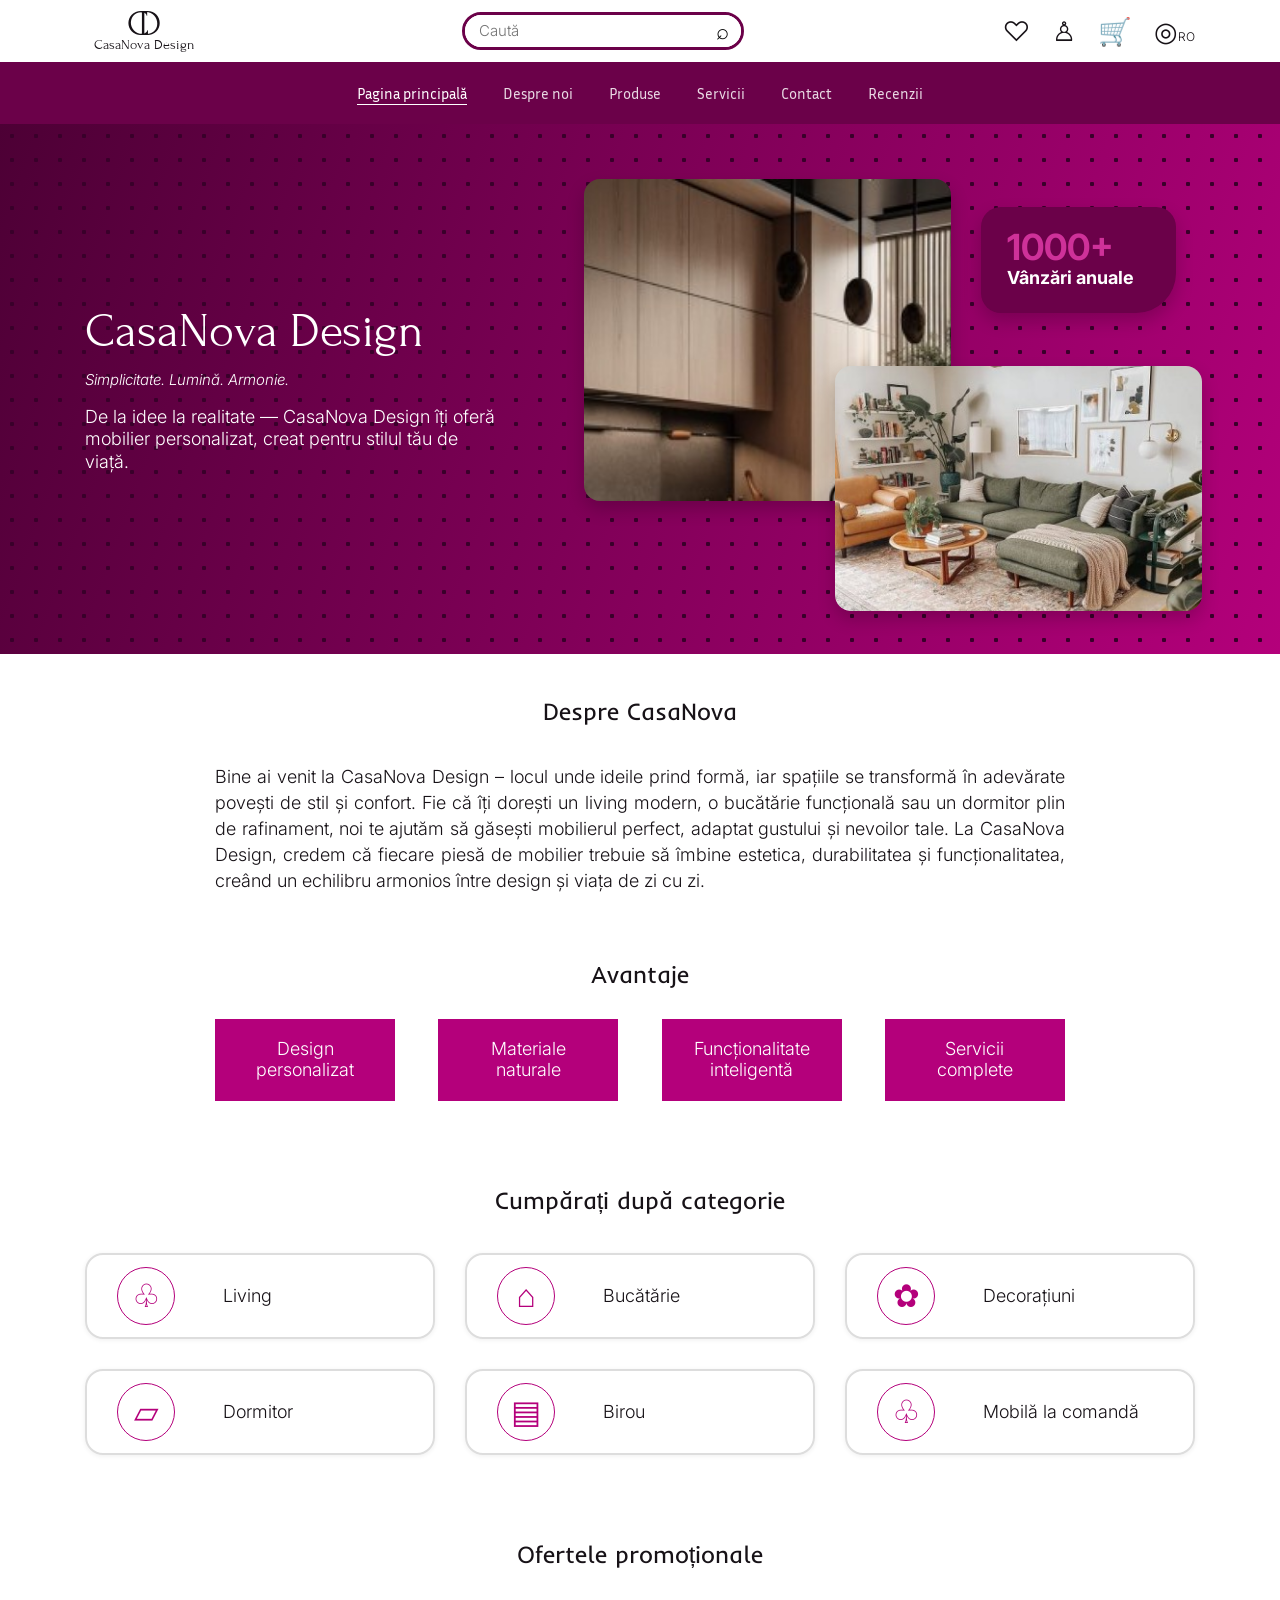
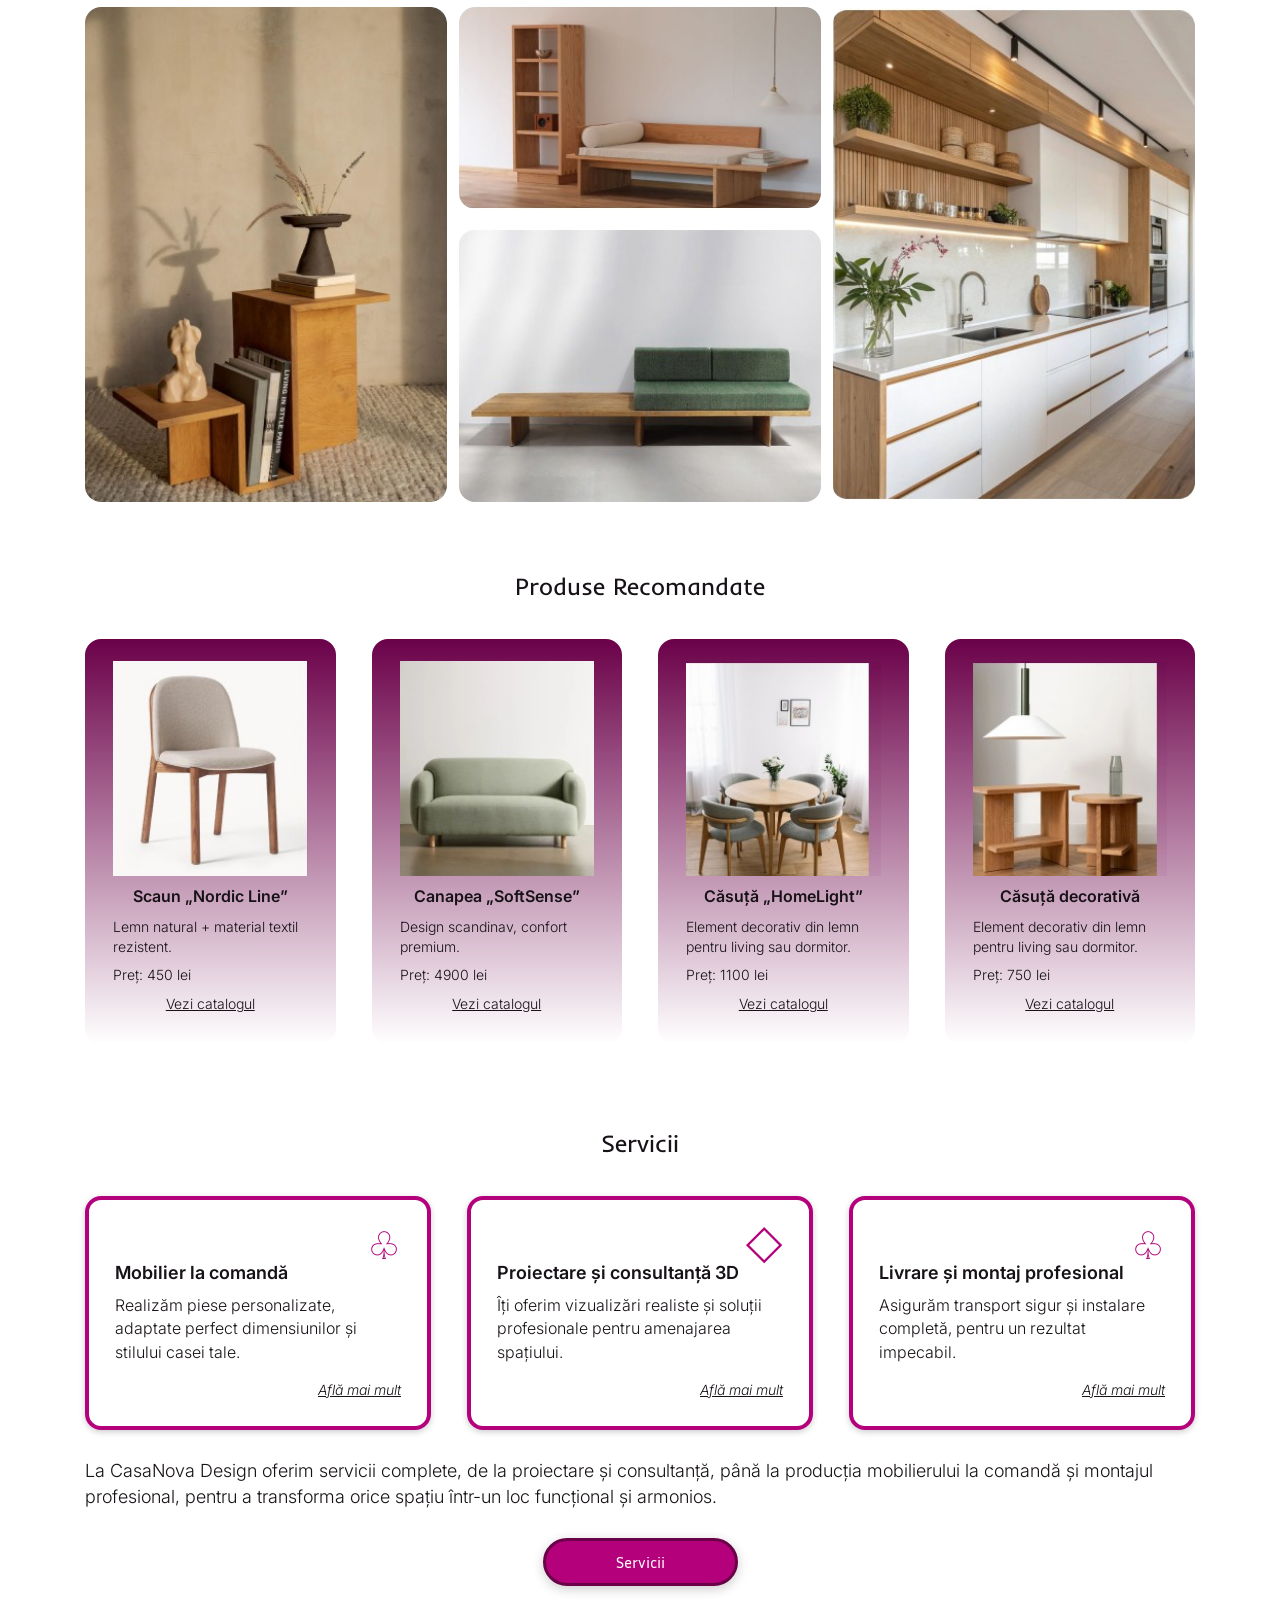
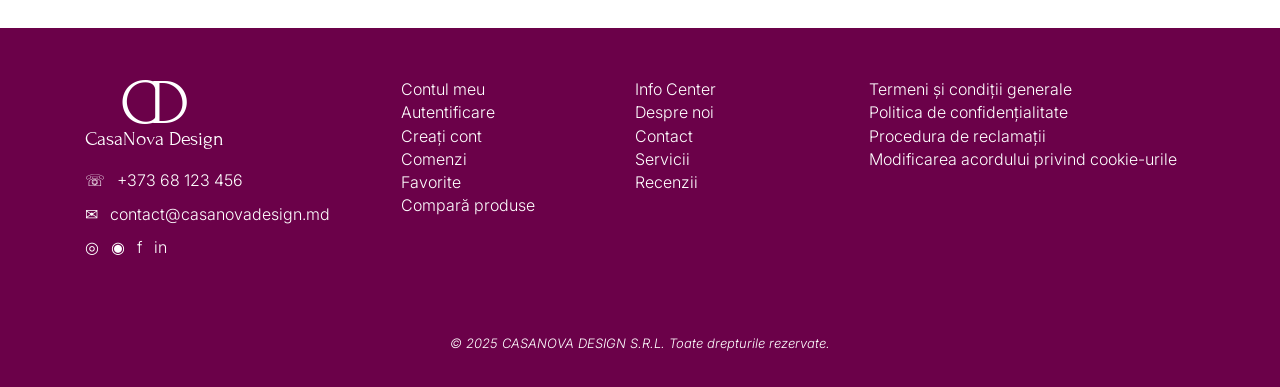
==== index.html @ 2e47cc99 "Build responsive CasaNova storefront prototype Co-authored-by: Copilot <223556219+Copilot@users.nore" ====
<!doctype html>
<html lang="ro">
<head><meta charset="utf-8"><meta name="viewport" content="width=device-width, initial-scale=1"><title>CasaNova Design | Pagina principală</title><link rel="stylesheet" href="style.css"><script src="script.js" defer></script></head>
<body data-page="home">
<header id="site-header"></header>
<main>
  <div id="hero"></div>
  <section class="section narrow center">
    <h2>Despre CasaNova</h2>
    <p>Bine ai venit la CasaNova Design – locul unde ideile prind formă, iar spațiile se transformă în adevărate povești de stil și confort. Fie că îți dorești un living modern, o bucătărie funcțională sau un dormitor plin de rafinament, noi te ajutăm să găsești mobilierul perfect, adaptat gustului și nevoilor tale. La CasaNova Design, credem că fiecare piesă de mobilier trebuie să îmbine estetica, durabilitatea și funcționalitatea, creând un echilibru armonios între design și viața de zi cu zi.</p>
    <h2>Avantaje</h2>
    <div class="advantages"><span>Design<br>personalizat</span><span>Materiale<br>naturale</span><span>Funcționalitate<br>inteligentă</span><span>Servicii<br>complete</span></div>
  </section>
  <section class="section container center"><h2>Cumpărați după categorie</h2><div class="category-grid"><a href="produse.html?category=Living"><span>♧</span>Living</a><a href="produse.html?category=Bucătărie"><span>⌂</span>Bucătărie</a><a href="produse.html?category=Decorațiuni"><span>✿</span>Decorațiuni</a><a href="produse.html"><span>▱</span>Dormitor</a><a href="produse.html"><span>▤</span>Birou</a><a href="servicii.html"><span>♧</span>Mobilă la comandă</a></div></section>
  <section class="section container center"><h2>Ofertele promoționale</h2><div class="offers"><img src="assets/offer-decor.jpg" alt="Decorațiuni din lemn"><div><img src="assets/offer-wood.jpg" alt="Mobilier din lemn"><img src="assets/offer-sofa.jpg" alt="Canapea modernă"></div><img src="assets/offer-kitchen.jpg" alt="Bucătărie modernă"></div></section>
  <section class="section container center"><h2>Produse Recomandate</h2><div class="recommended" id="recommended"></div></section>
  <section class="section container center"><h2>Servicii</h2><div class="service-cards"><article><div class="card-icon">♧</div><h3>Mobilier la comandă</h3><p>Realizăm piese personalizate, adaptate perfect dimensiunilor și stilului casei tale.</p><a href="servicii.html#mobilier">Află mai mult</a></article><article><div class="card-icon">◇</div><h3>Proiectare și consultanță 3D</h3><p>Îți oferim vizualizări realiste și soluții profesionale pentru amenajarea spațiului.</p><a href="servicii.html#proiectare">Află mai mult</a></article><article><div class="card-icon">♧</div><h3>Livrare și montaj profesional</h3><p>Asigurăm transport sigur și instalare completă, pentru un rezultat impecabil.</p><a href="servicii.html#livrare">Află mai mult</a></article></div><p class="left">La CasaNova Design oferim servicii complete, de la proiectare și consultanță, până la producția mobilierului la comandă și montajul profesional, pentru a transforma orice spațiu într-un loc funcțional și armonios.</p><a class="button" href="servicii.html">Servicii</a></section>
</main><footer id="site-footer"></footer></body></html>
---- style.css ----
@import url('https://fonts.googleapis.com/css2?family=Forum&family=Inder&family=Inria+Sans:wght@400;700&family=Inter:wght@300;400;600;700&display=swap');

:root{--plum:#6b0149;--pink:#b4007b;--pale:#f1e7ed;--ink:#171217}
*{box-sizing:border-box}
html{scroll-behavior:smooth}
body{margin:0;color:var(--ink);font:300 18px/1.45 Inter,Arial,sans-serif;background:#fff}
img{display:block;max-width:100%}
a{color:inherit}
button,input,select,textarea{font:inherit}
button{cursor:pointer}
h1,h2,h3,p{margin-top:0}
h1{font:400 48px/1.1 Forum,Georgia,serif}
h2{font:400 24px/1.25 Inder,Arial,sans-serif}
h3{font:600 18px/1.3 Inter,Arial,sans-serif}
ul{padding-left:1.3em;line-height:1.9}
.container{width:min(1110px,calc(100% - 48px));margin-inline:auto}
.narrow{max-width:850px;width:calc(100% - 48px);margin-inline:auto}
.center{text-align:center}.left{text-align:left}
.section{padding:42px 0}
.section>h2:first-child,.section>.center:first-child{margin-bottom:38px}
.section p{line-height:1.45}
.section.narrow>p{text-align:justify}
.section.narrow>h2:not(:first-child){margin-top:65px}
.button{display:inline-flex;align-items:center;justify-content:center;min-width:195px;min-height:48px;padding:10px 24px;border:3px solid var(--plum);border-radius:28px;background:var(--pink);color:#fff;text-decoration:none;font:400 16px Inria Sans,Arial,sans-serif;box-shadow:0 3px 12px #0003}
.button:hover{background:#cc6bb0}.button:active{background:#fa70d0}.button:focus-visible,a:focus-visible,button:focus-visible,input:focus-visible,select:focus-visible,textarea:focus-visible{outline:3px solid #ec83c8;outline-offset:3px}
.topbar{height:62px;display:flex;align-items:center;justify-content:space-between;gap:24px}
.brand{display:inline-flex;flex-direction:column;align-items:center;text-decoration:none;font:400 14px/1 Forum,Georgia,serif;min-width:118px}
.brand-mark{font:36px/.8 Forum,Georgia,serif;letter-spacing:-10px;padding-right:10px}
.search{display:flex;width:282px;max-width:40%;height:38px;border:3px solid var(--plum);border-radius:25px;overflow:hidden}
.search input{width:100%;min-width:0;border:0;padding:4px 14px;outline:0;font-size:15px}
.search button{border:0;background:#fff;padding:0 12px;font-size:22px;line-height:1}
.header-icons{display:flex;align-items:center;gap:22px}
.header-icons a,.header-icons span{font-size:27px;text-decoration:none;line-height:1}
.header-icons small{font-size:12px}
.nav{background:var(--plum);color:white}
.nav-inner{display:flex;align-items:center;justify-content:center;gap:36px;min-height:62px}
.nav a{text-decoration:none;font:400 15px Inria Sans,Arial,sans-serif;opacity:.85}
.nav a:hover,.nav a[aria-current=page]{opacity:1;text-decoration:underline;text-underline-offset:5px}
.hero{color:white;background:radial-gradient(circle,#39002a 2px,transparent 2.5px) 0 0/24px 24px,linear-gradient(110deg,#4d0035,var(--pink))}
.hero-inner{min-height:530px;display:grid;grid-template-columns:42% 58%;align-items:center;gap:20px}
.hero-copy{max-width:420px}.hero-copy h1{margin-bottom:8px}.hero-copy em{font-size:15px}.hero-copy p{margin:14px 0 0;line-height:1.25}
.hero-images{height:480px;position:relative}
.hero-images img{object-fit:cover;border-radius:16px;box-shadow:0 8px 18px #0003;position:absolute}
.hero-kitchen{width:57%;height:67%;top:30px;left:2%}
.hero-living{width:57%;height:51%;bottom:18px;right:2%}
.hero-badge{position:absolute;top:58px;right:6%;width:195px;padding:22px 26px;background:var(--plum);border-radius:20px 20px 40px 20px;font-weight:700;box-shadow:0 8px 18px #0003}
.hero-badge strong{display:block;color:#ce3199;font-size:36px;line-height:1}
.advantages{display:flex;justify-content:space-between;gap:20px;margin-top:30px}
.advantages span{background:var(--pink);color:white;min-width:180px;padding:20px 12px;line-height:1.15}
.category-grid{display:grid;grid-template-columns:repeat(3,1fr);gap:30px}
.category-grid a{border:2px solid #ddd;border-radius:18px;text-decoration:none;min-height:86px;display:flex;align-items:center;gap:48px;padding:12px 30px;box-shadow:0 1px 5px #0001}
.category-grid a:hover{border-color:var(--pink)}
.category-grid span{color:var(--pink);font-size:32px;border:1px solid var(--pink);width:58px;height:58px;border-radius:50%;display:grid;place-items:center}
.offers{display:grid;grid-template-columns:1fr 1fr 1fr;gap:12px;height:480px}
.offers>img,.offers div img{width:100%;height:100%;object-fit:cover;border-radius:16px}.offers div{display:grid;grid-template-rows:1fr 1.35fr;gap:20px;min-height:0}.offers div img{min-height:0}
.recommended{display:grid;grid-template-columns:repeat(4,1fr);gap:36px}
.recommendation{padding:22px 28px 30px;background:linear-gradient(var(--plum),#fff);border-radius:16px;text-align:left}
.recommendation img{width:100%;height:215px;object-fit:cover}.recommendation h3{font-size:16px;text-align:center;margin:10px 0}.recommendation p{font-size:14px;margin-bottom:8px}.recommendation a{display:block;text-align:center;font-size:14px}
.service-cards{display:grid;grid-template-columns:repeat(3,1fr);gap:36px;text-align:left}
.service-cards article,.review-card{border:4px solid var(--pink);border-radius:16px;padding:26px;box-shadow:0 2px 6px #0003}
.service-cards h3{margin:35px 0 10px}.service-cards p{font-size:16px}.service-cards a{display:block;text-align:right;font-size:14px;font-style:italic}.card-icon{float:right;color:var(--pink);font-size:38px;line-height:1}
.service-cards+.left{margin:28px 0}
.footer{background:var(--plum);color:#fff;padding:50px 0 24px;font-size:16px}
.footer-grid{display:grid;grid-template-columns:1.4fr 1fr 1fr 1.6fr;gap:30px}
.footer .brand{display:inline-flex;font-size:20px;margin-bottom:20px}.footer .brand-mark{font-size:64px}.footer a{display:block;text-decoration:none}.footer a:hover{text-decoration:underline}.footer p{margin-bottom:10px}.copyright{text-align:center;font-size:13px;font-style:italic;margin:65px 0 0}
.split{display:grid;grid-template-columns:1fr 1fr;gap:50px;align-items:center;margin:55px 0}
.split img{width:100%;object-fit:cover}.split p{text-align:justify}.rounded{border-radius:12px}.shadow{box-shadow:0 4px 20px #0004}
.stats{border-block:3px solid var(--pink);box-shadow:0 2px 8px #0003;display:flex;justify-content:space-evenly;gap:30px;padding:45px 24px;font-size:15px}
.team-grid{display:grid;grid-template-columns:repeat(4,1fr);gap:30px;padding-top:45px}
.team-grid article{background:linear-gradient(var(--plum),var(--pink));border-radius:14px;color:#fff;padding:0 15px 25px;box-shadow:0 3px 6px #0003}
.team-grid img{width:135px;height:135px;object-fit:cover;border-radius:50%;margin:-55px auto 15px}.team-grid h3{font-size:16px;margin-bottom:8px}.team-grid p{font-size:14px}
.process{display:grid;grid-template-columns:1fr 1.2fr 1fr;align-items:center;gap:30px}.process img{width:100%}
.reasons{display:grid;grid-template-columns:repeat(4,1fr)}.reasons article{padding:0 24px;border-right:2px solid var(--pink)}.reasons article:last-child{border:0}.reasons h3{font-size:16px}.reasons p{text-align:justify;font-size:15px}
.custom-service{background:linear-gradient(var(--pink),#fff);padding:36px 0 0;color:#fff}.custom-images{display:grid;grid-template-columns:repeat(3,1fr);gap:25px}.custom-images img{width:100%;height:250px;object-fit:cover}
.feature-grid{display:grid;grid-template-columns:1fr 1fr}.feature-grid p{padding:15px;border-bottom:1px solid var(--pink);border-right:1px solid var(--pink);font-size:16px}
.outlined{border:2px solid var(--pink);padding:18px}
.service-form-wrap{padding:45px;background:linear-gradient(#6b014966,#6b014999),url('assets/delivery-1.jpg') center/cover}.form-panel{max-width:750px;margin:auto;background:#fff;padding:45px}
.contact-layout{display:grid;grid-template-columns:2fr 1fr;gap:80px}.contact-form label{display:block;margin-bottom:16px}.form-row{display:grid;grid-template-columns:1fr 1fr;gap:20px}.contact-form input,.contact-form textarea{display:block;width:100%;border:2px solid var(--pink);border-radius:12px;background:var(--pale);padding:13px;margin-top:10px}.contact-form textarea{min-height:185px;resize:vertical}.contact-form .button{margin-top:10px}.form-message{color:var(--plum);font-size:15px}
.contact-card{background:var(--plum);color:white;padding:45px;border-radius:16px;overflow-wrap:anywhere}.contact-card h2{font-size:20px}.contact-card a{text-decoration:none}.socials{font-size:28px}.map{width:100%;max-height:500px;object-fit:cover}
.catalog-layout,.reviews-layout{display:grid;grid-template-columns:290px minmax(0,1fr);gap:36px;align-items:start}
.filters{border:3px solid var(--pink);padding:22px;font-size:15px}.filters h3{text-align:center;font-size:16px}.filters fieldset{border:0;border-bottom:2px solid var(--pink);padding:15px 0;margin:0}.filters legend{font-weight:700;padding-top:15px}.filters label{display:block;margin:10px 0}.filters input[type=checkbox]{accent-color:var(--pink);width:18px;height:18px;vertical-align:middle}.filters input[type=number],.filters select{width:100%;border:2px solid var(--pink);border-radius:9px;padding:7px}.price-fields{display:flex;gap:10px}.price-fields label{min-width:0}.filters .button{display:flex;margin:25px auto 0}.text-button{display:block;margin:15px auto 0;background:none;border:0;text-decoration:underline;color:var(--plum)}.filter-note{font-size:13px}
.catalog-group{margin-bottom:55px}.catalog-group h2{font-size:18px}.catalog-group h3{text-align:center;font-weight:400}.product-grid{display:grid;grid-template-columns:repeat(3,minmax(0,1fr));gap:36px 20px}
.product-card{font-size:14px}.product-card img{width:100%;aspect-ratio:1/1;object-fit:cover}.product-card h3{font:400 14px Inria Sans,Arial,sans-serif;margin:4px 0}.product-card a{text-decoration:none}.product-card a:hover{text-decoration:underline}.product-card strong{font-size:16px}.stars{color:var(--pink);font-size:22px;letter-spacing:1px}.stars.light{color:#fff}
.product-layout{display:grid;grid-template-columns:1.4fr 1fr;gap:28px}.product-gallery{display:grid;grid-template-columns:100px 1fr;gap:20px;align-items:start}.product-main-image{width:100%;height:450px;object-fit:contain}.thumbnails{display:grid;gap:12px}.thumbnails button{padding:0;border:0;background:white}.thumbnails img{width:100%;aspect-ratio:1;object-fit:cover}
.product-aside h1{font:400 26px Inder,Arial,sans-serif;margin-top:40px}.product-aside>p{font-size:15px}.swatches{display:flex;gap:12px;margin:16px 0 30px}.swatches span{width:75px;height:65px;border:1px solid #222;border-radius:12px;background:#5896b4}.swatches span+span{background:#817d00}
.purchase{background:var(--pink);color:white;border-radius:16px 16px 0 0}.purchase>strong{display:block;padding:18px 24px;font-size:26px}.purchase-actions{display:flex;gap:10px;padding:0 24px 20px}.purchase-actions input{width:65px;padding:8px;border:1px solid white;border-radius:6px}.purchase-actions button{background:transparent;color:#fff;border:2px solid #fff;border-radius:10px;padding:10px 18px}.purchase>div:not(.purchase-actions){border-top:1px solid #fff8;padding:22px 24px}.purchase h2{font-size:20px}.purchase p{font-size:15px;margin-bottom:0}
.product-details section{border-top:2px solid var(--pink);padding:30px 20px;margin-top:35px}.product-details h2{font-size:20px}.product-details p,.product-details li{font-size:16px;line-height:1.9}
.product-reviews{background:var(--pink);color:white;padding:55px 0}.product-reviews .review-card{color:var(--ink);background:#fff;border-color:#fff}.product-reviews .button{margin-top:30px}
.review-grid{display:grid;grid-template-columns:repeat(3,minmax(0,1fr));gap:24px;margin:30px 0}.reviews-layout .review-grid{grid-template-columns:repeat(2,minmax(0,1fr))}.review-card{font-size:15px;text-align:left}.review-card h3{font-size:16px}.review-card p:last-child{margin:0}.review-card .stars{float:right}.review-meta{font-size:13px;color:#555}.review-card blockquote{margin:22px 0}
.notice{position:fixed;bottom:20px;right:20px;z-index:5;max-width:360px;background:var(--plum);color:white;padding:16px 20px;border-radius:10px;box-shadow:0 4px 16px #0004}
@media(max-width:800px){.hero-inner{grid-template-columns:1fr;gap:0;padding:50px 0}.hero-copy{max-width:none}.hero-images{height:370px}.hero-kitchen{height:70%}.hero-living{height:55%}.nav-inner{gap:20px;flex-wrap:wrap;padding:16px}.advantages{flex-wrap:wrap;justify-content:center}.advantages span{flex:1 1 40%}.category-grid,.service-cards,.review-grid{grid-template-columns:repeat(2,1fr)}.recommended,.team-grid,.reasons{grid-template-columns:repeat(2,1fr)}.footer-grid{grid-template-columns:repeat(2,1fr)}.catalog-layout,.reviews-layout{grid-template-columns:1fr}.filters{max-width:none}.product-layout{grid-template-columns:1fr}.contact-layout{gap:30px}.process{grid-template-columns:1fr}.process img{max-width:420px;margin:auto}.stats{flex-wrap:wrap}.product-aside h1{margin-top:0}}
@media(max-width:520px){body{font-size:16px}.container{width:calc(100% - 32px)}h1{font-size:40px}h2{font-size:21px}.topbar{height:auto;min-height:70px;gap:8px;flex-wrap:wrap;padding:10px 0}.brand{min-width:80px}.header-icons{gap:10px}.header-icons a,.header-icons span{font-size:22px}.search{order:3;max-width:none;width:100%}.nav-inner{gap:12px 20px}.hero-inner{padding:35px 0}.hero-images{height:280px}.hero-badge{font-size:13px;width:140px;padding:15px}.hero-badge strong{font-size:27px}.category-grid,.service-cards,.review-grid,.reviews-layout .review-grid,.split,.contact-layout,.form-row{grid-template-columns:1fr}.category-grid{gap:15px}.category-grid a{min-height:70px}.offers{height:260px;gap:6px}.offers div{gap:8px}.recommended{gap:12px}.recommendation{padding:12px}.recommendation img{height:140px}.footer-grid{gap:25px}.footer{font-size:14px}.team-grid{gap:65px 15px}.team-grid img{width:100px;height:100px}.reasons article{padding:10px;border:0}.custom-images{gap:8px}.custom-images img{height:140px}.service-form-wrap{padding:20px}.form-panel{padding:20px}.product-grid{grid-template-columns:repeat(2,minmax(0,1fr))}.product-gallery{grid-template-columns:60px 1fr}.product-main-image{height:300px}.purchase-actions{flex-wrap:wrap}.stats{display:grid}.review-card{padding:18px}}
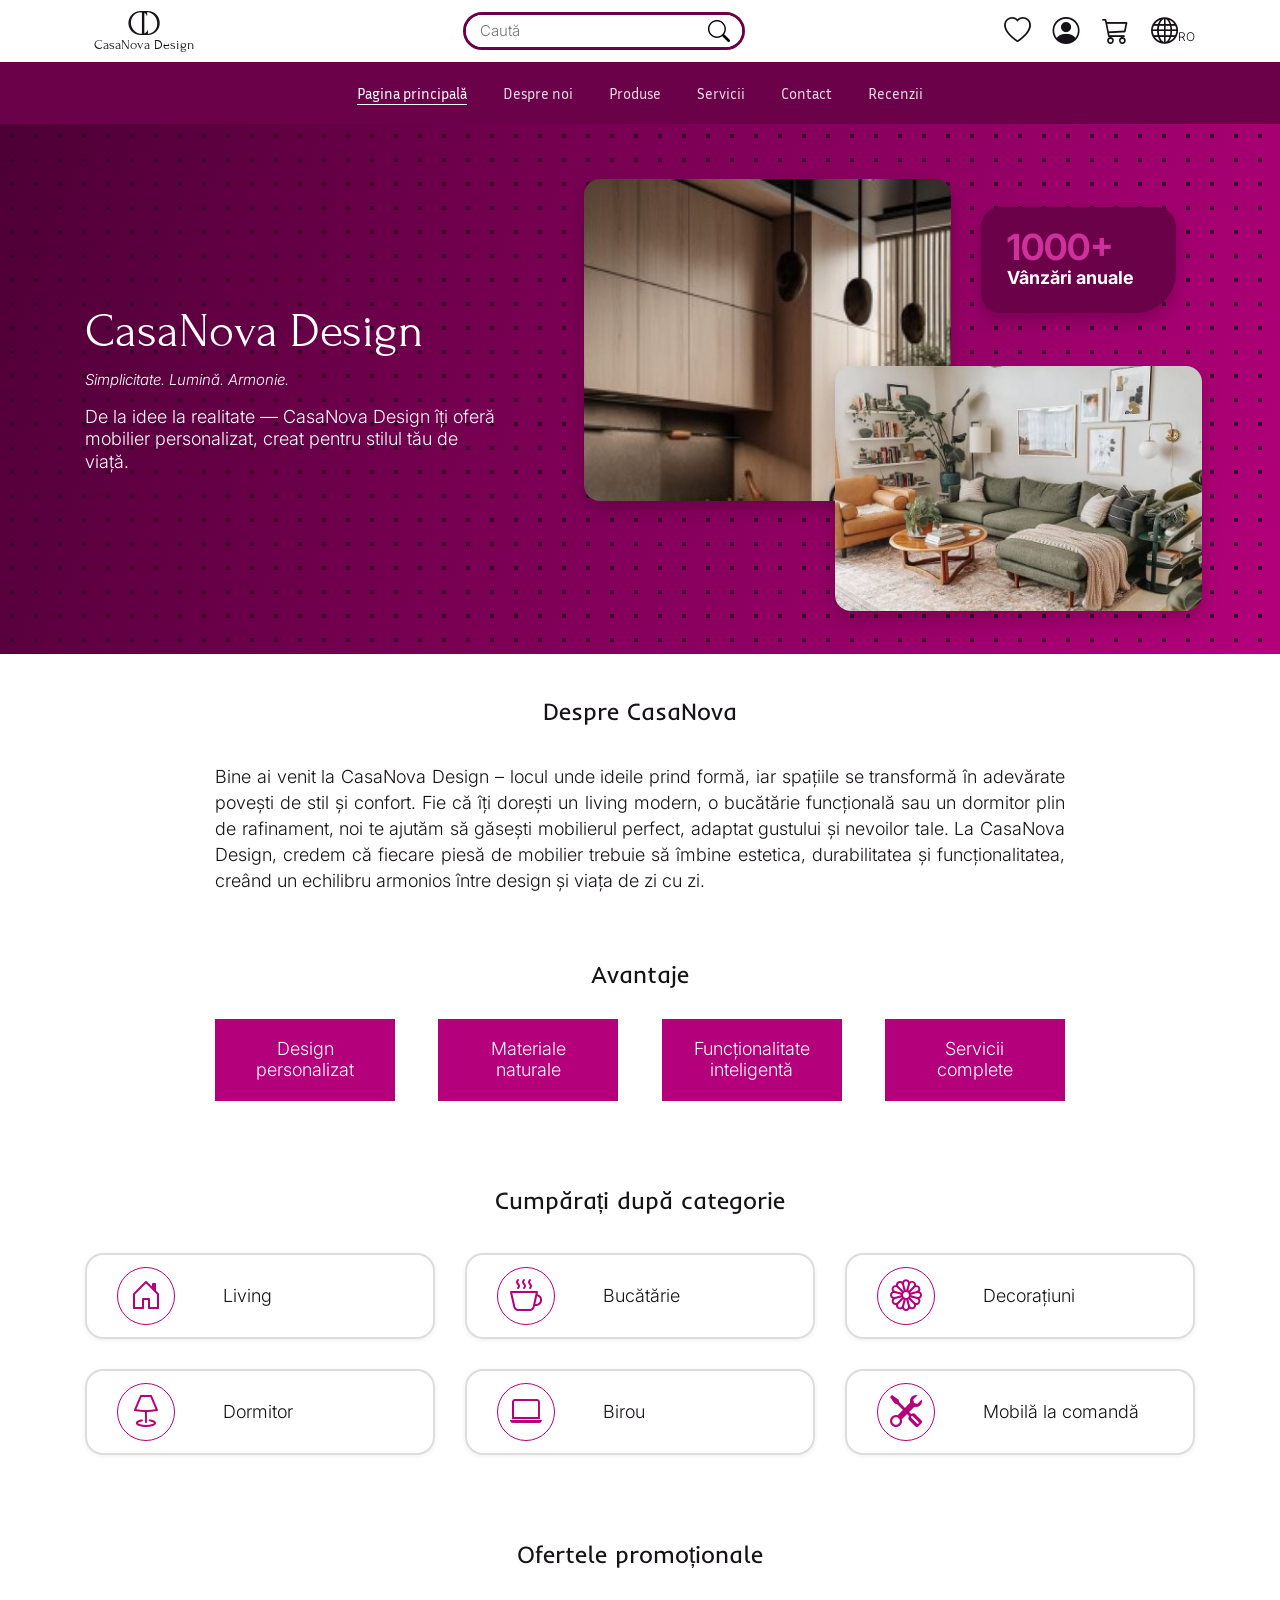
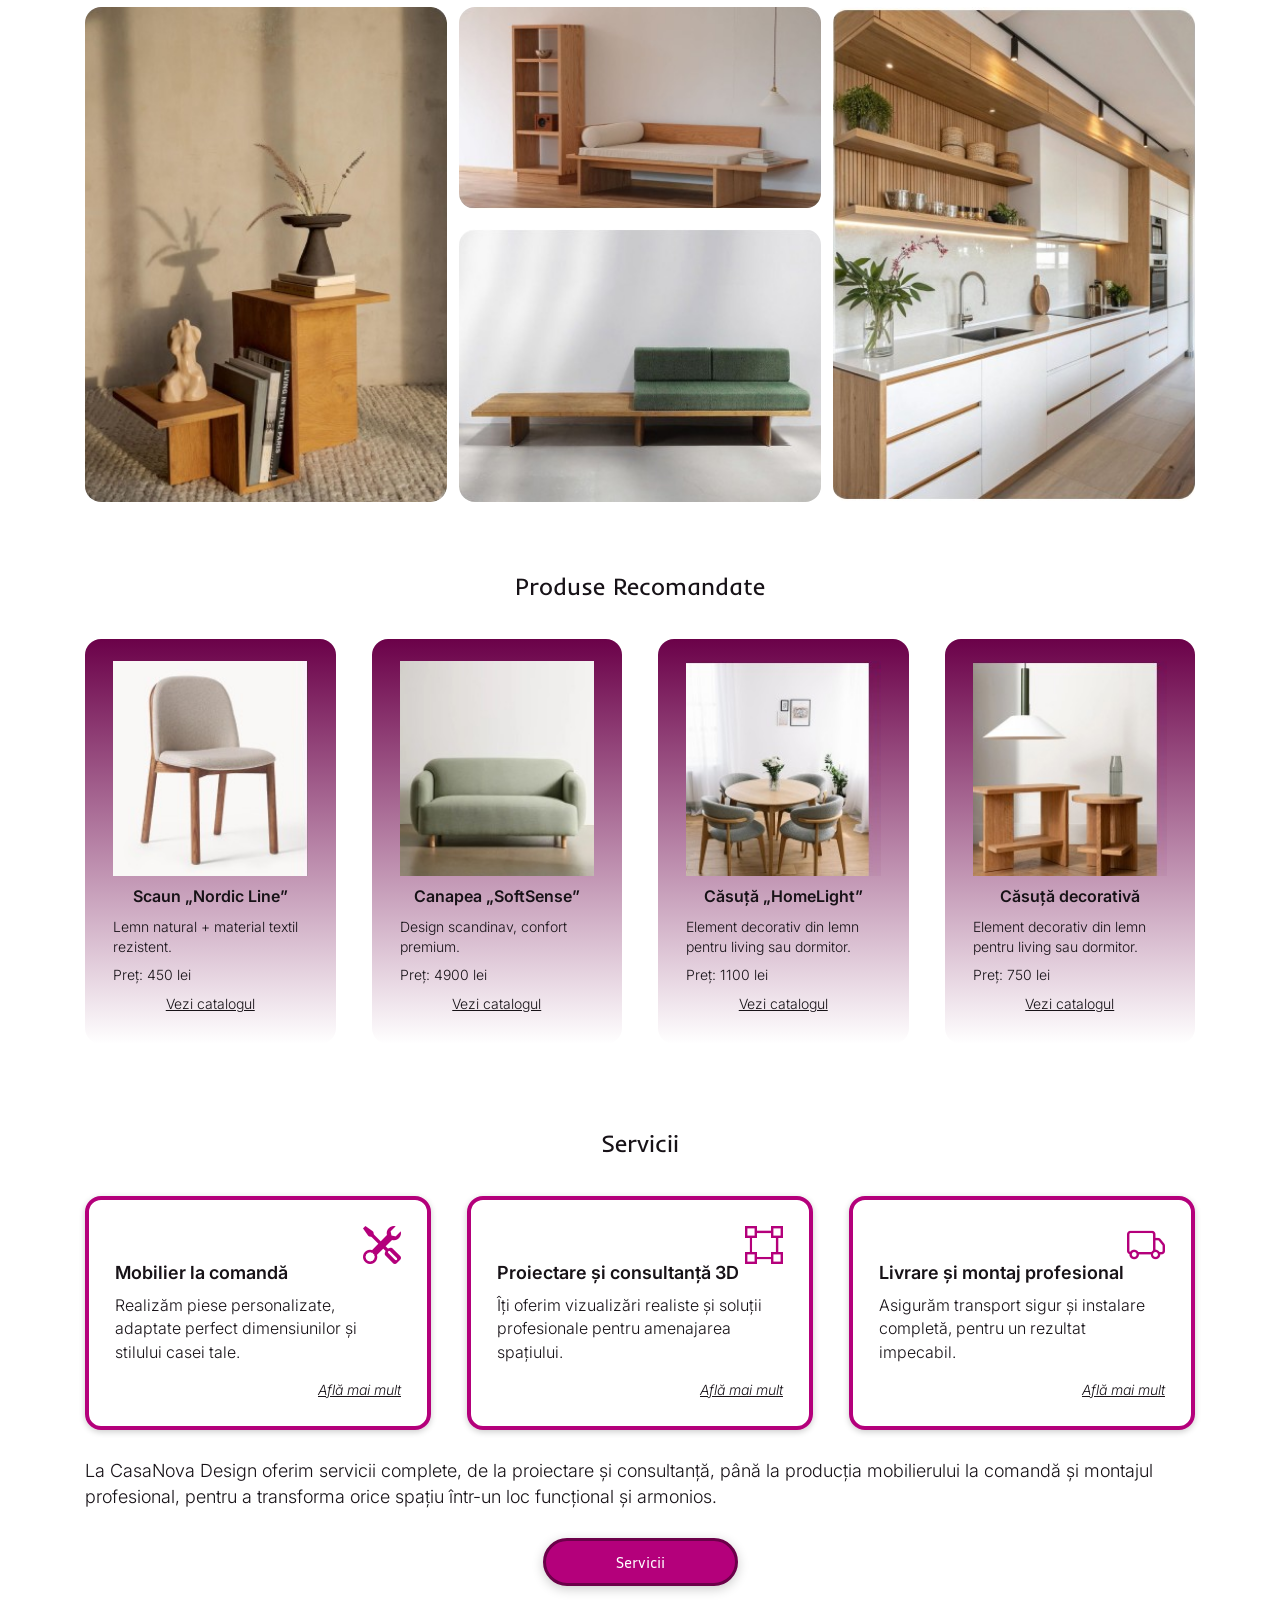
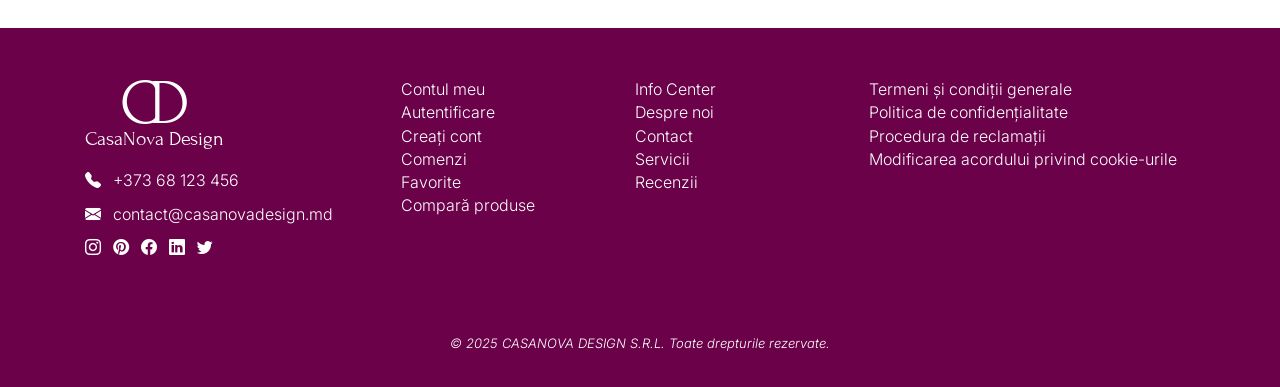
==== commit ec1610a8: "Replace placeholder symbols with Bootstrap Icons Co-authored-by: Copilot <223556219+Copilot@users.no" ====
--- a/index.html
+++ b/index.html
@@ -11,8 +11,8 @@
     <h2>Avantaje</h2>
     <div class="advantages"><span>Design<br>personalizat</span><span>Materiale<br>naturale</span><span>Funcționalitate<br>inteligentă</span><span>Servicii<br>complete</span></div>
   </section>
-  <section class="section container center"><h2>Cumpărați după categorie</h2><div class="category-grid"><a href="produse.html?category=Living"><span>♧</span>Living</a><a href="produse.html?category=Bucătărie"><span>⌂</span>Bucătărie</a><a href="produse.html?category=Decorațiuni"><span>✿</span>Decorațiuni</a><a href="produse.html"><span>▱</span>Dormitor</a><a href="produse.html"><span>▤</span>Birou</a><a href="servicii.html"><span>♧</span>Mobilă la comandă</a></div></section>
+  <section class="section container center"><h2>Cumpărați după categorie</h2><div class="category-grid"><a href="produse.html?category=Living"><span class="category-icon"><i class="bi bi-house-door" aria-hidden="true"></i></span>Living</a><a href="produse.html?category=Bucătărie"><span class="category-icon"><i class="bi bi-cup-hot" aria-hidden="true"></i></span>Bucătărie</a><a href="produse.html?category=Decorațiuni"><span class="category-icon"><i class="bi bi-flower1" aria-hidden="true"></i></span>Decorațiuni</a><a href="produse.html"><span class="category-icon"><i class="bi bi-lamp" aria-hidden="true"></i></span>Dormitor</a><a href="produse.html"><span class="category-icon"><i class="bi bi-laptop" aria-hidden="true"></i></span>Birou</a><a href="servicii.html"><span class="category-icon"><i class="bi bi-tools" aria-hidden="true"></i></span>Mobilă la comandă</a></div></section>
   <section class="section container center"><h2>Ofertele promoționale</h2><div class="offers"><img src="assets/offer-decor.jpg" alt="Decorațiuni din lemn"><div><img src="assets/offer-wood.jpg" alt="Mobilier din lemn"><img src="assets/offer-sofa.jpg" alt="Canapea modernă"></div><img src="assets/offer-kitchen.jpg" alt="Bucătărie modernă"></div></section>
   <section class="section container center"><h2>Produse Recomandate</h2><div class="recommended" id="recommended"></div></section>
-  <section class="section container center"><h2>Servicii</h2><div class="service-cards"><article><div class="card-icon">♧</div><h3>Mobilier la comandă</h3><p>Realizăm piese personalizate, adaptate perfect dimensiunilor și stilului casei tale.</p><a href="servicii.html#mobilier">Află mai mult</a></article><article><div class="card-icon">◇</div><h3>Proiectare și consultanță 3D</h3><p>Îți oferim vizualizări realiste și soluții profesionale pentru amenajarea spațiului.</p><a href="servicii.html#proiectare">Află mai mult</a></article><article><div class="card-icon">♧</div><h3>Livrare și montaj profesional</h3><p>Asigurăm transport sigur și instalare completă, pentru un rezultat impecabil.</p><a href="servicii.html#livrare">Află mai mult</a></article></div><p class="left">La CasaNova Design oferim servicii complete, de la proiectare și consultanță, până la producția mobilierului la comandă și montajul profesional, pentru a transforma orice spațiu într-un loc funcțional și armonios.</p><a class="button" href="servicii.html">Servicii</a></section>
+  <section class="section container center"><h2>Servicii</h2><div class="service-cards"><article><div class="card-icon"><i class="bi bi-tools" aria-hidden="true"></i></div><h3>Mobilier la comandă</h3><p>Realizăm piese personalizate, adaptate perfect dimensiunilor și stilului casei tale.</p><a href="servicii.html#mobilier">Află mai mult</a></article><article><div class="card-icon"><i class="bi bi-bounding-box" aria-hidden="true"></i></div><h3>Proiectare și consultanță 3D</h3><p>Îți oferim vizualizări realiste și soluții profesionale pentru amenajarea spațiului.</p><a href="servicii.html#proiectare">Află mai mult</a></article><article><div class="card-icon"><i class="bi bi-truck" aria-hidden="true"></i></div><h3>Livrare și montaj profesional</h3><p>Asigurăm transport sigur și instalare completă, pentru un rezultat impecabil.</p><a href="servicii.html#livrare">Află mai mult</a></article></div><p class="left">La CasaNova Design oferim servicii complete, de la proiectare și consultanță, până la producția mobilierului la comandă și montajul profesional, pentru a transforma orice spațiu într-un loc funcțional și armonios.</p><a class="button" href="servicii.html">Servicii</a></section>
 </main><footer id="site-footer"></footer></body></html>
